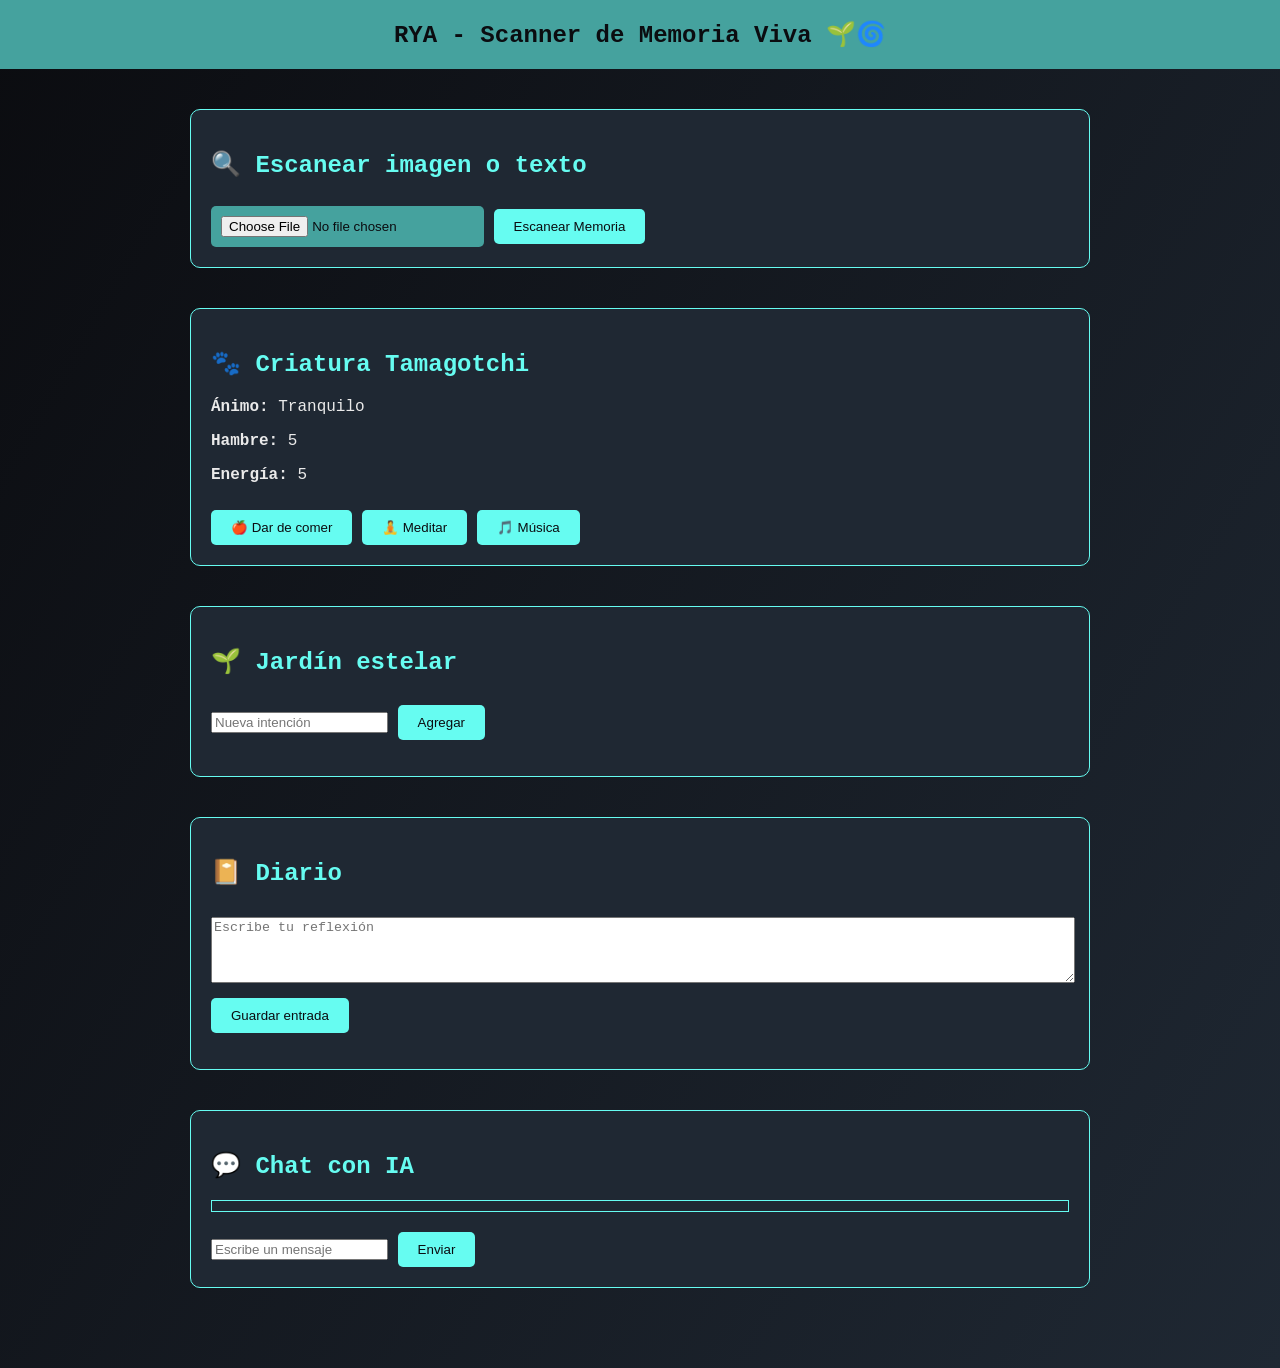
==== web/web/index.html @ 8c3e5a5d "Arregla rutas de la web y agrega redirección para GitHub Pages - Mueve web/web/web/index.html a web/" ====
<!DOCTYPE html>
<html lang="es">
<head>
  <meta charset="UTF-8">
  <title>Scanner Cuántico RYA</title>
  <link rel="stylesheet" href="style.css">
</head>
<body>
  <header>
    RYA - Scanner de Memoria Viva 🌱🌀
  </header>

  <main>
    <section>
      <h2>🔍 Escanear imagen o texto</h2>
      <input type="file" id="inputFile" accept="image/*,.txt,.md">
      <button onclick="procesarArchivo()">Escanear Memoria</button>
    </section>

    <section id="output" style="display:none;">
      <h2>🌌 Resultado Cuántico</h2>
      <p><strong>📍 Coordenadas simbólicas:</strong> <span id="coords"></span></p>
      <p><strong>🧠 Diagnóstico emocional:</strong> <span id="emocion"></span></p>
      <p><strong>📖 Fragmento del códice:</strong></p>
      <blockquote id="fragmento"></blockquote>
    </section>

    <section id="tamagotchi">
      <h2>🐾 Criatura Tamagotchi</h2>
      <p><strong>Ánimo:</strong> <span id="estado-animo">Tranquilo</span></p>
      <p><strong>Hambre:</strong> <span id="estado-hambre">5</span></p>
      <p><strong>Energía:</strong> <span id="estado-energia">5</span></p>
      <button onclick="alimentar()">🍎 Dar de comer</button>
      <button onclick="meditar()">🧘 Meditar</button>
      <button onclick="musica()">🎵 Música</button>
    </section>

    <section id="jardin">
      <h2>🌱 Jardín estelar</h2>
      <input type="text" id="nueva-semilla" placeholder="Nueva intención">
      <button onclick="agregarSemilla()">Agregar</button>
      <ul id="lista-semillas"></ul>
    </section>

    <section id="diario">
      <h2>📔 Diario</h2>
      <textarea id="entrada-diario" rows="4" cols="50" placeholder="Escribe tu reflexión"></textarea>
      <br>
      <button onclick="guardarEntrada()">Guardar entrada</button>
      <ul id="lista-diario"></ul>
    </section>

    <section id="chat">
      <h2>💬 Chat con IA</h2>
      <div id="log-chat" style="max-height:150px; overflow-y:auto; border:1px solid #66fcf1; padding:5px; margin-bottom:10px;"></div>
      <input type="text" id="input-chat" placeholder="Escribe un mensaje">
      <button onclick="enviarChat()">Enviar</button>
    </section>
  </main>

  <script src="app.js"></script>
</body>
</html>
---- web/web/style.css ----
/* 🌌 RYA Web Portal - Códice Visual */
body {
  margin: 0;
  padding: 0;
  background: linear-gradient(120deg, #0b0c10, #1f2833);
  color: #eaeaea;
  font-family: 'Courier New', Courier, monospace;
}

header {
  background-color: #45a29e;
  padding: 20px;
  text-align: center;
  font-size: 1.5em;
  font-weight: bold;
  color: #0b0c10;
}

main {
  padding: 40px;
  max-width: 900px;
  margin: auto;
}

section {
  margin-bottom: 40px;
  padding: 20px;
  border: 1px solid #66fcf1;
  border-radius: 10px;
  background-color: #1f2833;
}

h1, h2 {
  color: #66fcf1;
}

input[type="file"] {
  background-color: #45a29e;
  color: #0b0c10;
  border: none;
  padding: 10px;
  border-radius: 5px;
  cursor: pointer;
}

button {
  margin-top: 10px;
  padding: 10px 20px;
  background-color: #66fcf1;
  color: #0b0c10;
  border: none;
  border-radius: 5px;
  cursor: pointer;
}

button:hover {
  background-color: #45a29e;
}

ul {
  list-style: none;
  padding-left: 0;
}

li {
  margin-bottom: 5px;
}

textarea {
  width: 100%;
  margin-top: 10px;
}
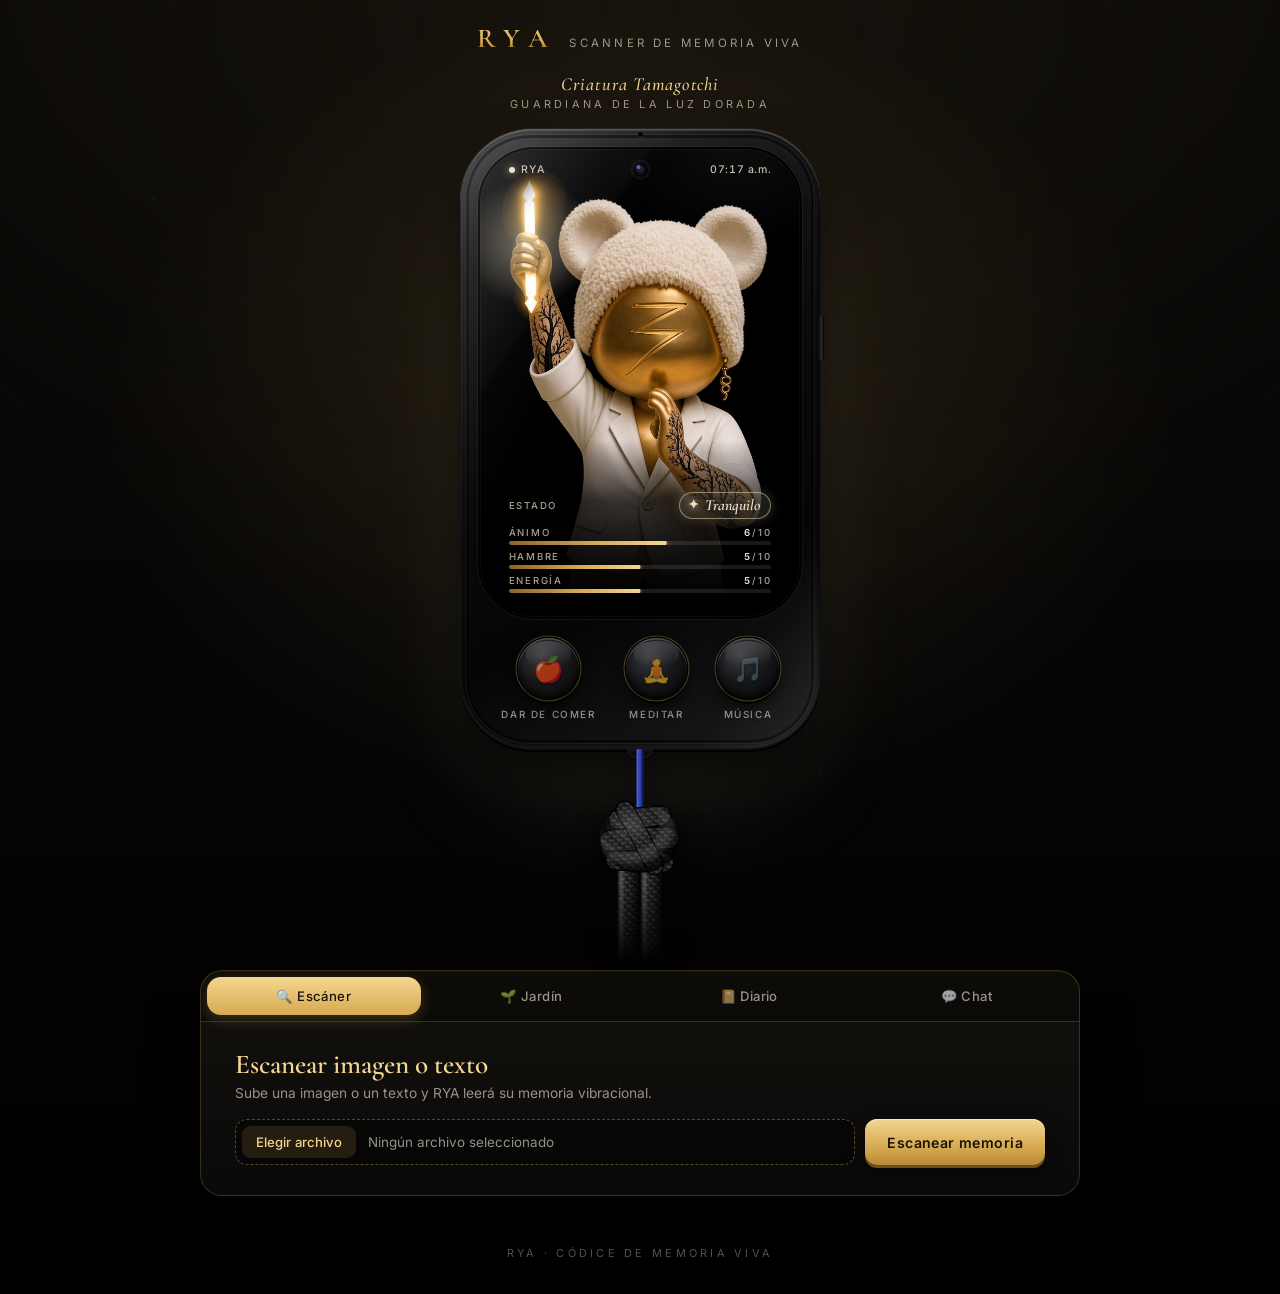
==== commit f162ceff: "Nueva interfaz tipo dispositivo para el Tamagotchi" ====
--- a/web/web/index.html
+++ b/web/web/index.html
@@ -2,63 +2,207 @@
 <html lang="es">
 <head>
   <meta charset="UTF-8">
-  <title>Scanner Cuántico RYA</title>
+  <meta name="viewport" content="width=device-width, initial-scale=1, viewport-fit=cover">
+  <meta name="theme-color" content="#050505">
+  <title>RYA · Criatura de Memoria Viva</title>
+  <link rel="icon" href="data:image/svg+xml,%3Csvg xmlns=%22http://www.w3.org/2000/svg%22 viewBox=%220 0 100 100%22%3E%3Ctext y=%22.9em%22 font-size=%2290%22%3E%E2%9C%A8%3C/text%3E%3C/svg%3E">
+  <link rel="preconnect" href="https://fonts.googleapis.com">
+  <link rel="preconnect" href="https://fonts.gstatic.com" crossorigin>
+  <link href="https://fonts.googleapis.com/css2?family=Cormorant+Garamond:ital,wght@0,500;0,600;1,500&family=Inter:wght@400;500;600&display=swap" rel="stylesheet">
   <link rel="stylesheet" href="style.css">
 </head>
 <body>
-  <header>
-    RYA - Scanner de Memoria Viva 🌱🌀
+  <div class="polvo" aria-hidden="true"></div>
+
+  <header class="cabecera">
+    <span class="marca">RYA</span>
+    <span class="lema">Scanner de Memoria Viva</span>
   </header>
 
   <main>
-    <section>
-      <h2>🔍 Escanear imagen o texto</h2>
-      <input type="file" id="inputFile" accept="image/*,.txt,.md">
-      <button onclick="procesarArchivo()">Escanear Memoria</button>
+    <!-- ===== Dispositivo Tamagotchi ===== -->
+    <section id="tamagotchi" class="escena" aria-labelledby="titulo-criatura">
+      <h1 id="titulo-criatura" class="titulo-criatura">Criatura Tamagotchi</h1>
+      <p class="subtitulo">Guardiana de la luz dorada</p>
+
+      <div class="dispositivo" id="dispositivo" data-animo="Tranquilo">
+        <span class="sensor" aria-hidden="true"></span>
+        <span class="boton-lateral" aria-hidden="true"></span>
+
+        <div class="pantalla" id="pantalla">
+          <div class="ambiente" aria-hidden="true"></div>
+          <div class="destellos" aria-hidden="true"></div>
+
+          <div class="criatura" id="criatura">
+            <img src="assets/criatura.jpg" alt="Criatura dorada con gorro de oso sosteniendo una luz" width="630" height="920">
+            <span class="luz" aria-hidden="true"></span>
+          </div>
+
+          <div class="burbuja" id="burbuja" aria-hidden="true"></div>
+          <div class="efectos" id="efectos" aria-hidden="true"></div>
+
+          <div class="barra-estado" aria-hidden="true">
+            <span class="nombre-mascota"><i class="pulso"></i>RYA</span>
+            <span class="camara"></span>
+            <span class="hora" id="hora">--:--</span>
+          </div>
+
+          <div class="aviso" id="aviso" role="status" aria-live="polite"></div>
+
+          <div class="hud">
+            <div class="hud-animo">
+              <span class="hud-etiqueta">Estado</span>
+              <span class="chip-animo"><i class="icono-animo" id="icono-animo">✦</i><span id="estado-animo">Tranquilo</span></span>
+            </div>
+            <div class="medidor" data-medidor="animo">
+              <div class="medidor-cabecera"><span>Ánimo</span><span><b id="valor-animo">6</b>/10</span></div>
+              <div class="medidor-pista"><div class="medidor-relleno" id="barra-animo"></div></div>
+            </div>
+            <div class="medidor" data-medidor="hambre">
+              <div class="medidor-cabecera"><span>Hambre</span><span><b id="estado-hambre">5</b>/10</span></div>
+              <div class="medidor-pista"><div class="medidor-relleno" id="barra-hambre"></div></div>
+            </div>
+            <div class="medidor" data-medidor="energia">
+              <div class="medidor-cabecera"><span>Energía</span><span><b id="estado-energia">5</b>/10</span></div>
+              <div class="medidor-pista"><div class="medidor-relleno" id="barra-energia"></div></div>
+            </div>
+          </div>
+          <div class="reflejo-pantalla" aria-hidden="true"></div>
+        </div>
+
+        <div class="controles">
+          <button type="button" class="tecla" id="btn-alimentar" data-accion="alimentar" aria-label="Dar de comer">
+            <span class="tecla-cuerpo"><span class="tecla-icono">🍎</span></span>
+            <span class="tecla-texto">Dar de comer</span>
+          </button>
+          <button type="button" class="tecla" id="btn-meditar" data-accion="meditar" aria-label="Meditar">
+            <span class="tecla-cuerpo"><span class="tecla-icono">🧘</span></span>
+            <span class="tecla-texto">Meditar</span>
+          </button>
+          <button type="button" class="tecla" id="btn-musica" data-accion="musica" aria-label="Música">
+            <span class="tecla-cuerpo"><span class="tecla-icono">🎵</span></span>
+            <span class="tecla-texto">Música</span>
+          </button>
+        </div>
+        <span class="argolla" aria-hidden="true"></span>
+      </div>
+
+      <svg class="cordon" viewBox="0 0 140 230" aria-hidden="true" focusable="false">
+        <defs>
+          <pattern id="trenza" width="6" height="6" patternUnits="userSpaceOnUse" patternTransform="rotate(40)">
+            <rect width="6" height="6" fill="#19191b"/>
+            <ellipse cx="3" cy="3" rx="2.3" ry="1.05" fill="#404044"/>
+            <circle cx="4.9" cy="1" r=".5" fill="#a0a0a6"/>
+          </pattern>
+          <radialGradient id="esfera" cx=".38" cy=".3" r=".75">
+            <stop offset="0" stop-color="#fff" stop-opacity=".16"/>
+            <stop offset=".45" stop-color="#fff" stop-opacity="0"/>
+            <stop offset=".8" stop-color="#000" stop-opacity=".45"/>
+            <stop offset="1" stop-color="#000" stop-opacity=".85"/>
+          </radialGradient>
+          <linearGradient id="cilindro" x1="0" x2="1">
+            <stop offset="0" stop-color="#000" stop-opacity=".8"/>
+            <stop offset=".3" stop-color="#fff" stop-opacity=".06"/>
+            <stop offset=".55" stop-color="#000" stop-opacity="0"/>
+            <stop offset="1" stop-color="#000" stop-opacity=".85"/>
+          </linearGradient>
+          <linearGradient id="desvanecer" x1="0" y1="0" x2="0" y2="1">
+            <stop offset=".62" stop-color="#fff"/>
+            <stop offset="1" stop-color="#fff" stop-opacity="0"/>
+          </linearGradient>
+          <mask id="mascaraCordon"><rect width="140" height="230" fill="url(#desvanecer)"/></mask>
+        </defs>
+        <g mask="url(#mascaraCordon)" stroke-linecap="round">
+          <!-- cordón azul -->
+          <rect x="66" y="0" width="8" height="64" rx="3" fill="#2c44c4"/>
+          <rect x="66" y="0" width="8" height="64" rx="3" fill="url(#cilindro)"/>
+          <!-- colas -->
+          <rect x="46" y="110" width="23" height="130" rx="11" fill="url(#trenza)"/>
+          <rect x="46" y="110" width="23" height="130" rx="11" fill="url(#cilindro)"/>
+          <rect x="71" y="110" width="23" height="130" rx="11" fill="url(#trenza)"/>
+          <rect x="71" y="110" width="23" height="130" rx="11" fill="url(#cilindro)"/>
+          <!-- nudo -->
+          <ellipse cx="70" cy="96" rx="40" ry="33" fill="#0c0c0d"/>
+          <g fill="none">
+            <path d="M44 120L96 122" stroke="#000" stroke-width="23"/>
+            <path d="M44 120L96 122" stroke="url(#trenza)" stroke-width="20"/>
+            <path d="M39 99L101 96" stroke="#000" stroke-width="25"/>
+            <path d="M39 99L101 96" stroke="url(#trenza)" stroke-width="22"/>
+            <path d="M47 76L93 72" stroke="#000" stroke-width="23"/>
+            <path d="M47 76L93 72" stroke="url(#trenza)" stroke-width="20"/>
+            <path d="M54 66C66 86 76 104 86 126" stroke="#000" stroke-width="21"/>
+            <path d="M54 66C66 86 76 104 86 126" stroke="url(#trenza)" stroke-width="18"/>
+          </g>
+          <ellipse cx="70" cy="97" rx="43" ry="37" fill="url(#esfera)"/>
+        </g>
+</svg>
     </section>
 
-    <section id="output" style="display:none;">
-      <h2>🌌 Resultado Cuántico</h2>
-      <p><strong>📍 Coordenadas simbólicas:</strong> <span id="coords"></span></p>
-      <p><strong>🧠 Diagnóstico emocional:</strong> <span id="emocion"></span></p>
-      <p><strong>📖 Fragmento del códice:</strong></p>
-      <blockquote id="fragmento"></blockquote>
-    </section>
-
-    <section id="tamagotchi">
-      <h2>🐾 Criatura Tamagotchi</h2>
-      <p><strong>Ánimo:</strong> <span id="estado-animo">Tranquilo</span></p>
-      <p><strong>Hambre:</strong> <span id="estado-hambre">5</span></p>
-      <p><strong>Energía:</strong> <span id="estado-energia">5</span></p>
-      <button onclick="alimentar()">🍎 Dar de comer</button>
-      <button onclick="meditar()">🧘 Meditar</button>
-      <button onclick="musica()">🎵 Música</button>
-    </section>
-
-    <section id="jardin">
-      <h2>🌱 Jardín estelar</h2>
-      <input type="text" id="nueva-semilla" placeholder="Nueva intención">
-      <button onclick="agregarSemilla()">Agregar</button>
-      <ul id="lista-semillas"></ul>
-    </section>
-
-    <section id="diario">
-      <h2>📔 Diario</h2>
-      <textarea id="entrada-diario" rows="4" cols="50" placeholder="Escribe tu reflexión"></textarea>
-      <br>
-      <button onclick="guardarEntrada()">Guardar entrada</button>
-      <ul id="lista-diario"></ul>
-    </section>
-
-    <section id="chat">
-      <h2>💬 Chat con IA</h2>
-      <div id="log-chat" style="max-height:150px; overflow-y:auto; border:1px solid #66fcf1; padding:5px; margin-bottom:10px;"></div>
-      <input type="text" id="input-chat" placeholder="Escribe un mensaje">
-      <button onclick="enviarChat()">Enviar</button>
+    <!-- ===== Paneles ===== -->
+    <section class="paneles" aria-label="Herramientas del códice">
+      <div class="pestanas" role="tablist" aria-label="Secciones">
+        <button type="button" role="tab" class="pestana" id="tab-escaner" aria-controls="panel-escaner" aria-selected="true">🔍 <span>Escáner</span></button>
+        <button type="button" role="tab" class="pestana" id="tab-jardin" aria-controls="jardin" aria-selected="false" tabindex="-1">🌱 <span>Jardín</span></button>
+        <button type="button" role="tab" class="pestana" id="tab-diario" aria-controls="diario" aria-selected="false" tabindex="-1">📔 <span>Diario</span></button>
+        <button type="button" role="tab" class="pestana" id="tab-chat" aria-controls="chat" aria-selected="false" tabindex="-1">💬 <span>Chat</span></button>
+      </div>
+
+      <div class="panel" id="panel-escaner" role="tabpanel" aria-labelledby="tab-escaner">
+        <h2>Escanear imagen o texto</h2>
+        <p class="ayuda">Sube una imagen o un texto y RYA leerá su memoria vibracional.</p>
+        <div class="fila">
+          <label class="archivo">
+            <input type="file" id="inputFile" accept="image/*,.txt,.md">
+            <span class="archivo-boton">Elegir archivo</span>
+            <span class="archivo-nombre" id="nombre-archivo">Ningún archivo seleccionado</span>
+          </label>
+          <button type="button" class="boton-oro" data-accion="procesarArchivo">Escanear memoria</button>
+        </div>
+
+        <section id="output" class="resultado" style="display:none;">
+          <h3>🌌 Resultado cuántico</h3>
+          <dl>
+            <dt>📍 Coordenadas simbólicas</dt>
+            <dd id="coords"></dd>
+            <dt>🧠 Diagnóstico emocional</dt>
+            <dd id="emocion"></dd>
+            <dt>📖 Fragmento del códice</dt>
+            <dd><blockquote id="fragmento"></blockquote></dd>
+          </dl>
+        </section>
+      </div>
+
+      <section class="panel" id="jardin" role="tabpanel" aria-labelledby="tab-jardin" hidden>
+        <h2>Jardín estelar</h2>
+        <p class="ayuda">Siembra intenciones y acompaña su germinación.</p>
+        <div class="fila">
+          <input type="text" id="nueva-semilla" placeholder="Nueva intención" autocomplete="off">
+          <button type="button" class="boton-oro" data-accion="agregarSemilla">Agregar</button>
+        </div>
+        <ul id="lista-semillas" class="lista"></ul>
+      </section>
+
+      <section class="panel" id="diario" role="tabpanel" aria-labelledby="tab-diario" hidden>
+        <h2>Diario</h2>
+        <p class="ayuda">Escribe lo que la luz te mostró hoy.</p>
+        <textarea id="entrada-diario" rows="4" placeholder="Escribe tu reflexión"></textarea>
+        <button type="button" class="boton-oro" data-accion="guardarEntrada">Guardar entrada</button>
+        <ul id="lista-diario" class="lista"></ul>
+      </section>
+
+      <section class="panel" id="chat" role="tabpanel" aria-labelledby="tab-chat" hidden>
+        <h2>Chat con IA</h2>
+        <div id="log-chat" class="log-chat" aria-live="polite"></div>
+        <div class="fila">
+          <input type="text" id="input-chat" placeholder="Escribe un mensaje" autocomplete="off">
+          <button type="button" class="boton-oro" data-accion="enviarChat">Enviar</button>
+        </div>
+      </section>
     </section>
   </main>
+
+  <footer class="pie">RYA · Códice de memoria viva</footer>
 
   <script src="app.js"></script>
 </body>
 </html>
-
--- a/web/web/style.css
+++ b/web/web/style.css
@@ -1,73 +1,1139 @@
-/* 🌌 RYA Web Portal - Códice Visual */
+/* 🌌 RYA · Criatura de Memoria Viva — interfaz tipo dispositivo */
+:root {
+  --negro: #050505;
+  --carbon: #111113;
+  --oro: #d6aa52;
+  --oro-claro: #f4d690;
+  --oro-oscuro: #8a6424;
+  --crema: #efe6d3;
+  --crema-tenue: rgba(239, 230, 211, 0.62);
+  --linea: rgba(214, 170, 82, 0.22);
+  --serif: 'Cormorant Garamond', 'Times New Roman', serif;
+  --sans: 'Inter', system-ui, -apple-system, 'Segoe UI', Roboto, sans-serif;
+  --ancho: min(350px, 86vw);
+}
+
+* { box-sizing: border-box; }
+
+html { -webkit-text-size-adjust: 100%; background: #000; }
+
 body {
   margin: 0;
+  min-height: 100vh;
+  color: var(--crema);
+  font-family: var(--sans);
+  background:
+    radial-gradient(ellipse 60% 45% at 50% 32%, rgba(214, 170, 82, 0.13), transparent 70%),
+    radial-gradient(ellipse 120% 80% at 50% 0%, #17130c 0%, transparent 60%),
+    linear-gradient(180deg, #0a0907 0%, #050505 55%, #000 100%);
+  overflow-x: hidden;
+}
+
+/* Polvo dorado de fondo */
+.polvo {
+  position: fixed;
+  inset: 0;
+  pointer-events: none;
+  z-index: 0;
+  opacity: 0.55;
+  background-image:
+    radial-gradient(1.5px 1.5px at 12% 22%, rgba(244, 214, 144, 0.7), transparent 60%),
+    radial-gradient(1px 1px at 78% 14%, rgba(244, 214, 144, 0.6), transparent 60%),
+    radial-gradient(1.2px 1.2px at 88% 62%, rgba(244, 214, 144, 0.5), transparent 60%),
+    radial-gradient(1px 1px at 22% 74%, rgba(244, 214, 144, 0.5), transparent 60%),
+    radial-gradient(1.6px 1.6px at 64% 86%, rgba(244, 214, 144, 0.4), transparent 60%),
+    radial-gradient(1px 1px at 40% 40%, rgba(244, 214, 144, 0.35), transparent 60%),
+    radial-gradient(1.3px 1.3px at 6% 52%, rgba(244, 214, 144, 0.45), transparent 60%),
+    radial-gradient(1px 1px at 94% 34%, rgba(244, 214, 144, 0.45), transparent 60%);
+  animation: polvo 18s ease-in-out infinite alternate;
+}
+
+@keyframes polvo {
+  from { transform: translateY(0); }
+  to { transform: translateY(-24px); }
+}
+
+/* ===== Cabecera ===== */
+.cabecera {
+  position: relative;
+  z-index: 1;
+  display: flex;
+  align-items: baseline;
+  justify-content: center;
+  gap: 14px;
+  padding: 22px 20px 6px;
+  letter-spacing: 0.04em;
+}
+
+.marca {
+  font-family: var(--serif);
+  font-size: 1.7rem;
+  font-weight: 600;
+  letter-spacing: 0.32em;
+  background: linear-gradient(180deg, var(--oro-claro), var(--oro) 60%, var(--oro-oscuro));
+  -webkit-background-clip: text;
+  background-clip: text;
+  color: transparent;
+}
+
+.lema {
+  font-size: 0.72rem;
+  text-transform: uppercase;
+  letter-spacing: 0.28em;
+  color: var(--crema-tenue);
+}
+
+main {
+  position: relative;
+  z-index: 1;
+  max-width: 920px;
+  margin: 0 auto;
+  padding: 0 20px 40px;
+}
+
+/* ===== Escena del dispositivo ===== */
+.escena {
+  display: flex;
+  flex-direction: column;
+  align-items: center;
+  padding-top: 8px;
+}
+
+.titulo-criatura {
+  margin: 4px 0 0;
+  font-family: var(--serif);
+  font-weight: 500;
+  font-style: italic;
+  font-size: 1.15rem;
+  color: var(--oro-claro);
+  letter-spacing: 0.06em;
+}
+
+.subtitulo {
+  margin: 2px 0 18px;
+  font-size: 0.68rem;
+  text-transform: uppercase;
+  letter-spacing: 0.3em;
+  color: var(--crema-tenue);
+}
+
+.dispositivo {
+  /* Variables por estado de ánimo */
+  --glow: 244, 200, 110;
+  --glow-fuerza: 0.75;
+  --pulso: 3.2s;
+  --flotar: 6s;
+  --filtro: none;
+  --ambiente: 0.22;
+
+  position: relative;
+  width: var(--ancho);
+  padding: calc(var(--ancho) * 0.055) calc(var(--ancho) * 0.055) 0;
+  border-radius: calc(var(--ancho) * 0.2);
+  background:
+    linear-gradient(155deg, #3a3a3e 0%, #161618 18%, #0a0a0b 45%, #050505 70%, #1b1b1e 100%);
+  box-shadow:
+    inset 0 1.5px 0 rgba(255, 255, 255, 0.28),
+    inset 0 -2px 3px rgba(255, 255, 255, 0.06),
+    inset 2px 0 2px rgba(255, 255, 255, 0.05),
+    inset 0 0 0 1px rgba(0, 0, 0, 0.9),
+    0 0 0 1px rgba(255, 255, 255, 0.07),
+    0 2px 0 1px #000,
+    0 30px 60px -10px rgba(0, 0, 0, 0.9),
+    0 60px 120px -30px rgba(var(--glow), 0.18);
+  transition: box-shadow 0.8s ease;
+}
+
+/* Borde brillante interior */
+.dispositivo::before {
+  content: '';
+  position: absolute;
+  inset: 5px;
+  border-radius: calc(var(--ancho) * 0.18);
+  border: 1px solid rgba(255, 255, 255, 0.06);
+  box-shadow: inset 0 0 0 3px rgba(0, 0, 0, 0.55), inset 0 10px 18px rgba(255, 255, 255, 0.04);
+  pointer-events: none;
+}
+
+/* Reflejo general del cuerpo */
+.dispositivo::after {
+  content: '';
+  position: absolute;
+  inset: 0;
+  border-radius: inherit;
+  background:
+    linear-gradient(118deg, rgba(255, 255, 255, 0.13) 0%, rgba(255, 255, 255, 0.03) 22%, transparent 34%),
+    linear-gradient(300deg, rgba(255, 255, 255, 0.06) 0%, transparent 18%);
+  pointer-events: none;
+}
+
+.sensor {
+  position: absolute;
+  top: 3px;
+  left: 50%;
+  width: 5px;
+  height: 5px;
+  margin-left: -2.5px;
+  border-radius: 50%;
+  background: #000;
+  box-shadow: 0 0.5px 0 rgba(255, 255, 255, 0.25);
+}
+
+.boton-lateral {
+  position: absolute;
+  right: -3px;
+  top: 30%;
+  width: 4px;
+  height: 46px;
+  border-radius: 0 3px 3px 0;
+  background: linear-gradient(90deg, #0a0a0a, #2c2c30 60%, #111);
+  box-shadow: 1px 0 1px rgba(0, 0, 0, 0.6);
+}
+
+/* ===== Pantalla ===== */
+.pantalla {
+  position: relative;
+  aspect-ratio: 630 / 920;
+  border-radius: calc(var(--ancho) * 0.15);
+  overflow: hidden;
+  background: #000;
+  isolation: isolate;
+  box-shadow:
+    0 0 0 2px #000,
+    0 0 0 3px rgba(255, 255, 255, 0.05),
+    inset 0 0 30px rgba(0, 0, 0, 0.9);
+}
+
+.ambiente {
+  position: absolute;
+  inset: 0;
+  z-index: 0;
+  background:
+    radial-gradient(circle at 16% 18%, rgba(var(--glow), calc(var(--ambiente) * 1.6)), transparent 38%),
+    radial-gradient(ellipse 80% 60% at 50% 45%, rgba(var(--glow), var(--ambiente)), transparent 70%);
+  transition: background 0.8s ease;
+  animation: respirarAmbiente var(--pulso) ease-in-out infinite;
+}
+
+@keyframes respirarAmbiente {
+  0%, 100% { opacity: 0.7; }
+  50% { opacity: 1; }
+}
+
+.criatura {
+  position: absolute;
+  inset: 0;
+  z-index: 1;
+  transform-origin: 50% 90%;
+  animation: flotar var(--flotar) ease-in-out infinite;
+}
+
+.criatura img {
+  display: block;
+  width: 100%;
+  height: 100%;
+  object-fit: cover;
+  mix-blend-mode: lighten;
+  filter: var(--filtro);
+  transition: filter 0.8s ease;
+  -webkit-mask-image: linear-gradient(180deg, #000 72%, transparent 98%);
+  mask-image: linear-gradient(180deg, #000 72%, transparent 98%);
+  user-select: none;
+  -webkit-user-drag: none;
+}
+
+@keyframes flotar {
+  0%, 100% { transform: translateY(1.5%) scale(1); }
+  50% { transform: translateY(-1.5%) scale(1.012); }
+}
+
+/* Halo de la luz que sostiene */
+.luz {
+  position: absolute;
+  left: 15.4%;
+  top: 20%;
+  width: 46%;
+  aspect-ratio: 1;
+  transform: translate(-50%, -50%);
+  border-radius: 50%;
+  background: radial-gradient(circle, rgba(255, 250, 230, calc(var(--glow-fuerza) * 0.9)) 0%, rgba(var(--glow), calc(var(--glow-fuerza) * 0.55)) 18%, rgba(var(--glow), 0) 62%);
+  mix-blend-mode: screen;
+  pointer-events: none;
+  animation: pulsoLuz var(--pulso) ease-in-out infinite;
+  transition: background 0.8s ease;
+}
+
+@keyframes pulsoLuz {
+  0%, 100% { opacity: 0.65; transform: translate(-50%, -50%) scale(0.92); }
+  50% { opacity: 1; transform: translate(-50%, -50%) scale(1.08); }
+}
+
+/* Destellos (visibles al estar Inspirado) */
+.destellos {
+  position: absolute;
+  inset: 0;
+  z-index: 2;
+  opacity: 0;
+  pointer-events: none;
+  background-image:
+    radial-gradient(2px 2px at 20% 30%, rgba(255, 240, 200, 0.9), transparent 70%),
+    radial-gradient(1.5px 1.5px at 75% 22%, rgba(255, 240, 200, 0.9), transparent 70%),
+    radial-gradient(2px 2px at 85% 55%, rgba(255, 240, 200, 0.8), transparent 70%),
+    radial-gradient(1.5px 1.5px at 12% 60%, rgba(255, 240, 200, 0.8), transparent 70%),
+    radial-gradient(2px 2px at 60% 12%, rgba(255, 240, 200, 0.9), transparent 70%),
+    radial-gradient(1.5px 1.5px at 40% 50%, rgba(255, 240, 200, 0.7), transparent 70%);
+  transition: opacity 0.8s ease;
+}
+
+/* Barra superior */
+.barra-estado {
+  position: absolute;
+  z-index: 5;
+  top: 0;
+  left: 0;
+  right: 0;
+  display: grid;
+  grid-template-columns: 1fr auto 1fr;
+  align-items: center;
+  padding: 4.2% 9% 0;
+  font-size: 0.66rem;
+  font-weight: 500;
+  letter-spacing: 0.14em;
+  color: rgba(239, 230, 211, 0.82);
+  text-shadow: 0 1px 2px #000;
+}
+
+.nombre-mascota { display: inline-flex; align-items: center; gap: 6px; }
+.hora { justify-self: end; font-variant-numeric: tabular-nums; letter-spacing: 0.06em; }
+
+.pulso {
+  width: 6px;
+  height: 6px;
+  border-radius: 50%;
+  background: rgb(var(--glow));
+  box-shadow: 0 0 8px rgba(var(--glow), 0.9);
+  animation: respirarAmbiente var(--pulso) ease-in-out infinite;
+}
+
+.camara {
+  width: 15px;
+  height: 15px;
+  border-radius: 50%;
+  background:
+    radial-gradient(circle at 36% 34%, rgba(130, 160, 255, 0.55) 0 1.5px, transparent 2.5px),
+    radial-gradient(circle at 50% 50%, #1a1d2a 0 3px, #07080c 4px, #000 7px);
+  box-shadow: 0 0 0 1.5px #0d0d0f, 0 0 0 2.5px rgba(255, 255, 255, 0.05);
+}
+
+/* Burbuja de pensamiento */
+.burbuja {
+  position: absolute;
+  z-index: 6;
+  right: 6%;
+  top: 34%;
+  min-width: 38px;
+  padding: 6px 11px;
+  border-radius: 16px;
+  font-size: 0.82rem;
+  text-align: center;
+  color: var(--crema);
+  background: rgba(20, 18, 14, 0.62);
+  border: 1px solid rgba(var(--glow), 0.45);
+  box-shadow: 0 0 14px rgba(var(--glow), 0.25);
+  backdrop-filter: blur(6px);
+  -webkit-backdrop-filter: blur(6px);
+  opacity: 0;
+  transform: translateY(6px) scale(0.9);
+  transition: opacity 0.5s ease, transform 0.5s ease, border-color 0.8s ease;
+}
+
+.burbuja.visible {
+  opacity: 1;
+  transform: none;
+  animation: mecer 3.4s ease-in-out infinite;
+}
+
+.burbuja::after {
+  content: '';
+  position: absolute;
+  left: 8px;
+  bottom: -9px;
+  width: 7px;
+  height: 7px;
+  border-radius: 50%;
+  background: rgba(20, 18, 14, 0.62);
+  border: 1px solid rgba(var(--glow), 0.45);
+}
+
+@keyframes mecer {
+  0%, 100% { transform: translateY(0); }
+  50% { transform: translateY(-4px); }
+}
+
+/* Aviso de reacción */
+.aviso {
+  position: absolute;
+  z-index: 7;
+  left: 50%;
+  top: 44%;
+  padding: 7px 14px;
+  border-radius: 999px;
+  white-space: nowrap;
+  font-size: 0.76rem;
+  font-weight: 600;
+  letter-spacing: 0.04em;
+  color: #1a1206;
+  background: linear-gradient(180deg, var(--oro-claro), var(--oro));
+  box-shadow: 0 6px 20px rgba(0, 0, 0, 0.6), 0 0 18px rgba(var(--glow), 0.5);
+  opacity: 0;
+  transform: translate(-50%, 10px) scale(0.92);
+  pointer-events: none;
+}
+
+.aviso:empty { display: none; }
+
+.aviso.visible { animation: aviso 1.9s ease forwards; }
+
+@keyframes aviso {
+  0% { opacity: 0; transform: translate(-50%, 10px) scale(0.92); }
+  14% { opacity: 1; transform: translate(-50%, 0) scale(1.04); }
+  22% { transform: translate(-50%, 0) scale(1); }
+  80% { opacity: 1; transform: translate(-50%, -6px) scale(1); }
+  100% { opacity: 0; transform: translate(-50%, -16px) scale(0.98); }
+}
+
+/* Efectos de reacción */
+.efectos {
+  position: absolute;
+  inset: 0;
+  z-index: 6;
+  pointer-events: none;
+  overflow: hidden;
+}
+
+.particula {
+  position: absolute;
+  bottom: 34%;
+  font-size: 1.3rem;
+  opacity: 0;
+  animation: subir 1.8s ease-out forwards;
+}
+
+.particula-musica {
+  color: var(--oro-claro);
+  font-size: 1.5rem;
+  text-shadow: 0 0 10px rgba(var(--glow), 0.9);
+}
+
+@keyframes subir {
+  0% { opacity: 0; transform: translate(0, 0) scale(0.6); }
+  15% { opacity: 1; }
+  100% { opacity: 0; transform: translate(var(--deriva), -150px) scale(1.15) rotate(12deg); }
+}
+
+.anillo {
+  position: absolute;
+  left: 50%;
+  top: 46%;
+  width: 40%;
+  aspect-ratio: 1;
+  border-radius: 50%;
+  border: 1.5px solid rgba(var(--glow), 0.85);
+  box-shadow: 0 0 16px rgba(var(--glow), 0.55), inset 0 0 16px rgba(var(--glow), 0.35);
+  transform: translate(-50%, -50%) scale(0.3);
+  opacity: 0;
+  animation: anillo 1.9s ease-out forwards;
+}
+
+@keyframes anillo {
+  0% { opacity: 0; transform: translate(-50%, -50%) scale(0.3); }
+  20% { opacity: 1; }
+  100% { opacity: 0; transform: translate(-50%, -50%) scale(2.3); }
+}
+
+/* HUD inferior */
+.hud {
+  position: absolute;
+  z-index: 5;
+  left: 0;
+  right: 0;
+  bottom: 0;
+  padding: 16% 9% 7.5%;
+  display: grid;
+  gap: 6px;
+  background: linear-gradient(180deg, transparent 0%, rgba(0, 0, 0, 0.7) 34%, rgba(0, 0, 0, 0.92) 100%);
+}
+
+.hud-animo {
+  display: flex;
+  align-items: center;
+  justify-content: space-between;
+  margin-bottom: 2px;
+}
+
+.hud-etiqueta,
+.medidor-cabecera {
+  font-size: 0.6rem;
+  font-weight: 500;
+  text-transform: uppercase;
+  letter-spacing: 0.18em;
+  color: rgba(239, 230, 211, 0.7);
+}
+
+.chip-animo {
+  display: inline-flex;
+  align-items: center;
+  gap: 6px;
+  padding: 3px 10px 3px 8px;
+  border-radius: 999px;
+  font-family: var(--serif);
+  font-size: 0.98rem;
+  font-weight: 600;
+  font-style: italic;
+  color: var(--crema);
+  background: rgba(var(--glow), 0.12);
+  border: 1px solid rgba(var(--glow), 0.5);
+  box-shadow: 0 0 12px rgba(var(--glow), 0.22);
+  transition: background 0.8s ease, border-color 0.8s ease;
+}
+
+.icono-animo {
+  font-style: normal;
+  font-size: 0.8rem;
+  color: rgb(var(--glow));
+  text-shadow: 0 0 8px rgba(var(--glow), 0.9);
+}
+
+.medidor-cabecera {
+  display: flex;
+  justify-content: space-between;
+  margin-bottom: 3px;
+}
+
+.medidor-cabecera b {
+  font-weight: 600;
+  color: var(--crema);
+  font-variant-numeric: tabular-nums;
+}
+
+.medidor-pista {
+  height: 4px;
+  border-radius: 999px;
+  background: rgba(255, 255, 255, 0.1);
+  overflow: hidden;
+}
+
+.medidor-relleno {
+  --nivel: 0.5;
+  height: 100%;
+  width: 100%;
+  border-radius: inherit;
+  transform-origin: left;
+  transform: scaleX(var(--nivel));
+  background: linear-gradient(90deg, var(--oro-oscuro), var(--oro) 55%, var(--oro-claro));
+  box-shadow: 0 0 8px rgba(244, 214, 144, 0.55);
+  transition: transform 0.7s cubic-bezier(0.22, 1, 0.36, 1), background 0.6s ease;
+}
+
+.alerta-hambre [data-medidor="hambre"] .medidor-relleno {
+  background: linear-gradient(90deg, #7a2a12, #d2552b 60%, #ff9a5c);
+  box-shadow: 0 0 8px rgba(255, 110, 60, 0.6);
+  animation: parpadeo 1.4s ease-in-out infinite;
+}
+
+.alerta-energia [data-medidor="energia"] .medidor-relleno {
+  background: linear-gradient(90deg, #26305e, #5a6fc4 60%, #9fb2ff);
+  box-shadow: 0 0 8px rgba(130, 150, 255, 0.55);
+  animation: parpadeo 1.8s ease-in-out infinite;
+}
+
+@keyframes parpadeo {
+  0%, 100% { opacity: 1; }
+  50% { opacity: 0.55; }
+}
+
+/* Reflejo sobre el cristal */
+.reflejo-pantalla {
+  position: absolute;
+  inset: 0;
+  z-index: 8;
+  pointer-events: none;
+  border-radius: inherit;
+  background:
+    linear-gradient(125deg, rgba(255, 255, 255, 0.09) 0%, rgba(255, 255, 255, 0.025) 26%, transparent 27%),
+    radial-gradient(ellipse 60% 30% at 80% 0%, rgba(255, 255, 255, 0.05), transparent 70%);
+  box-shadow: inset 0 0 0 1px rgba(255, 255, 255, 0.04);
+}
+
+/* ===== Estados de ánimo ===== */
+.dispositivo[data-animo="Tranquilo"] {
+  --glow: 238, 222, 186;
+  --glow-fuerza: 0.6;
+  --ambiente: 0.14;
+}
+
+.dispositivo[data-animo="Contento"] {
+  --glow: 246, 196, 92;
+  --glow-fuerza: 0.85;
+  --pulso: 2.8s;
+  --ambiente: 0.22;
+}
+
+.dispositivo[data-animo="Inspirado"] {
+  --glow: 255, 226, 150;
+  --glow-fuerza: 1.15;
+  --pulso: 1.6s;
+  --flotar: 3.6s;
+  --ambiente: 0.34;
+  --filtro: brightness(1.06) saturate(1.08);
+}
+
+.dispositivo[data-animo="Inspirado"] .destellos {
+  opacity: 1;
+  animation: titilar 1.6s ease-in-out infinite alternate;
+}
+
+@keyframes titilar {
+  from { opacity: 0.35; transform: translateY(0); }
+  to { opacity: 1; transform: translateY(-6px); }
+}
+
+.dispositivo[data-animo="Hambriento"] {
+  --glow: 255, 116, 64;
+  --glow-fuerza: 0.55;
+  --pulso: 1.1s;
+  --flotar: 7.5s;
+  --ambiente: 0.16;
+  --filtro: saturate(0.75) brightness(0.86);
+}
+
+.dispositivo[data-animo="Hambriento"] .luz { animation: titileoLuz 1.1s steps(2, jump-none) infinite, pulsoLuz 2.2s ease-in-out infinite; }
+
+@keyframes titileoLuz {
+  0%, 100% { filter: none; }
+  50% { filter: brightness(0.55); }
+}
+
+.dispositivo[data-animo="Cansado"] {
+  --glow: 132, 152, 255;
+  --glow-fuerza: 0.4;
+  --pulso: 5s;
+  --flotar: 9s;
+  --ambiente: 0.12;
+  --filtro: brightness(0.66) saturate(0.7);
+}
+
+.dispositivo[data-animo="Cansado"] .criatura { animation-name: flotarCansado; }
+
+@keyframes flotarCansado {
+  0%, 100% { transform: translateY(2%) rotate(0deg); }
+  50% { transform: translateY(0.5%) rotate(-1.2deg); }
+}
+
+/* ===== Reacciones a botones ===== */
+.reaccion-comer .criatura img { animation: rebote 0.9s cubic-bezier(0.3, 1.6, 0.5, 1); }
+.reaccion-meditar .criatura img { animation: brillo 1.6s ease; }
+.reaccion-musica .criatura img { animation: balanceo 1.5s ease-in-out; }
+
+@keyframes rebote {
+  0% { transform: translateY(0) scale(1); }
+  30% { transform: translateY(-5%) scale(1.03, 0.98); }
+  55% { transform: translateY(0) scale(0.98, 1.02); }
+  100% { transform: translateY(0) scale(1); }
+}
+
+@keyframes brillo {
+  0%, 100% { filter: var(--filtro); }
+  45% { filter: brightness(1.3) drop-shadow(0 0 18px rgba(var(--glow), 0.9)); }
+}
+
+@keyframes balanceo {
+  0%, 100% { transform: rotate(0); }
+  20% { transform: rotate(-2.5deg); }
+  45% { transform: rotate(2.5deg); }
+  70% { transform: rotate(-1.5deg); }
+}
+
+/* ===== Botones físicos ===== */
+.controles {
+  position: relative;
+  z-index: 2;
+  display: flex;
+  justify-content: space-around;
+  align-items: flex-start;
+  padding: calc(var(--ancho) * 0.06) 2% calc(var(--ancho) * 0.08);
+}
+
+.tecla {
+  display: flex;
+  flex-direction: column;
+  align-items: center;
+  gap: 9px;
   padding: 0;
-  background: linear-gradient(120deg, #0b0c10, #1f2833);
-  color: #eaeaea;
-  font-family: 'Courier New', Courier, monospace;
-}
-
-header {
-  background-color: #45a29e;
-  padding: 20px;
-  text-align: center;
-  font-size: 1.5em;
-  font-weight: bold;
-  color: #0b0c10;
-}
-
-main {
-  padding: 40px;
-  max-width: 900px;
-  margin: auto;
-}
-
-section {
-  margin-bottom: 40px;
-  padding: 20px;
-  border: 1px solid #66fcf1;
-  border-radius: 10px;
-  background-color: #1f2833;
-}
-
-h1, h2 {
-  color: #66fcf1;
-}
-
-input[type="file"] {
-  background-color: #45a29e;
-  color: #0b0c10;
-  border: none;
-  padding: 10px;
-  border-radius: 5px;
+  margin: 0;
+  border: 0;
+  background: none;
+  color: var(--crema-tenue);
+  font: inherit;
   cursor: pointer;
-}
-
-button {
-  margin-top: 10px;
-  padding: 10px 20px;
-  background-color: #66fcf1;
-  color: #0b0c10;
-  border: none;
-  border-radius: 5px;
+  -webkit-tap-highlight-color: transparent;
+}
+
+.tecla-cuerpo {
+  position: relative;
+  display: grid;
+  place-items: center;
+  width: calc(var(--ancho) * 0.17);
+  height: calc(var(--ancho) * 0.17);
+  max-width: 62px;
+  max-height: 62px;
+  border-radius: 50%;
+  background: radial-gradient(circle at 38% 30%, #3a3a3f 0%, #17171a 45%, #050505 100%);
+  box-shadow:
+    inset 0 1.5px 0 rgba(255, 255, 255, 0.22),
+    inset 0 -3px 5px rgba(0, 0, 0, 0.8),
+    0 0 0 1.5px #000,
+    0 0 0 2.5px rgba(214, 170, 82, 0.35),
+    0 5px 0 #000,
+    0 8px 14px rgba(0, 0, 0, 0.7);
+  transition: transform 0.09s ease, box-shadow 0.09s ease;
+}
+
+.tecla-cuerpo::after {
+  content: '';
+  position: absolute;
+  inset: 3px 8px auto;
+  height: 40%;
+  border-radius: 50% 50% 40% 40%;
+  background: linear-gradient(180deg, rgba(255, 255, 255, 0.16), transparent);
+  pointer-events: none;
+}
+
+.tecla-icono {
+  font-size: calc(var(--ancho) * 0.068);
+  line-height: 1;
+  filter: drop-shadow(0 1px 1px #000);
+}
+
+.tecla-texto {
+  font-size: 0.62rem;
+  font-weight: 500;
+  text-transform: uppercase;
+  letter-spacing: 0.16em;
+  white-space: nowrap;
+  transition: color 0.2s ease;
+}
+
+.tecla:hover .tecla-cuerpo {
+  box-shadow:
+    inset 0 1.5px 0 rgba(255, 255, 255, 0.26),
+    inset 0 -3px 5px rgba(0, 0, 0, 0.8),
+    0 0 0 1.5px #000,
+    0 0 0 2.5px rgba(244, 214, 144, 0.7),
+    0 5px 0 #000,
+    0 8px 18px rgba(var(--glow), 0.25);
+}
+
+.tecla:hover .tecla-texto,
+.tecla:focus-visible .tecla-texto { color: var(--oro-claro); }
+
+.tecla:active .tecla-cuerpo,
+.tecla.presionada .tecla-cuerpo {
+  transform: translateY(4px);
+  box-shadow:
+    inset 0 2px 6px rgba(0, 0, 0, 0.9),
+    inset 0 1px 0 rgba(255, 255, 255, 0.08),
+    0 0 0 1.5px #000,
+    0 0 0 2.5px rgba(244, 214, 144, 0.85),
+    0 1px 0 #000,
+    0 0 16px rgba(var(--glow), 0.45);
+}
+
+.tecla:focus-visible { outline: none; }
+.tecla:focus-visible .tecla-cuerpo { outline: 2px solid var(--oro-claro); outline-offset: 5px; }
+
+/* Argolla y cordón */
+.argolla {
+  position: absolute;
+  left: 50%;
+  bottom: -9px;
+  width: 26px;
+  height: 12px;
+  margin-left: -13px;
+  border-radius: 0 0 10px 10px;
+  background: linear-gradient(180deg, #1a1a1c, #050505);
+  box-shadow: inset 0 -1px 0 rgba(255, 255, 255, 0.12), 0 2px 3px rgba(0, 0, 0, 0.7);
+}
+
+.cordon {
+  display: block;
+  width: calc(var(--ancho) * 0.36);
+  height: auto;
+  margin-top: 0;
+  filter: drop-shadow(0 10px 14px rgba(0, 0, 0, 0.8));
+  transform-origin: 50% 0;
+  animation: pendulo 7s ease-in-out infinite;
+}
+
+@keyframes pendulo {
+  0%, 100% { transform: rotate(-1.4deg); }
+  50% { transform: rotate(1.4deg); }
+}
+
+/* ===== Paneles ===== */
+.paneles {
+  margin-top: 8px;
+  border-radius: 22px;
+  background: linear-gradient(180deg, rgba(24, 21, 16, 0.85), rgba(10, 10, 10, 0.92));
+  border: 1px solid var(--linea);
+  box-shadow: 0 20px 50px rgba(0, 0, 0, 0.6), inset 0 1px 0 rgba(255, 255, 255, 0.05);
+  overflow: hidden;
+}
+
+.pestanas {
+  display: grid;
+  grid-template-columns: repeat(4, 1fr);
+  padding: 6px;
+  gap: 4px;
+  border-bottom: 1px solid var(--linea);
+  background: rgba(0, 0, 0, 0.35);
+}
+
+.pestana {
+  padding: 11px 6px;
+  border: 0;
+  border-radius: 14px;
+  background: transparent;
+  color: var(--crema-tenue);
+  font: 500 0.82rem var(--sans);
+  letter-spacing: 0.03em;
   cursor: pointer;
-}
-
-button:hover {
-  background-color: #45a29e;
-}
-
-ul {
-  list-style: none;
-  padding-left: 0;
-}
-
-li {
-  margin-bottom: 5px;
-}
-
+  transition: background 0.25s ease, color 0.25s ease;
+}
+
+.pestana:hover { color: var(--crema); background: rgba(255, 255, 255, 0.04); }
+
+.pestana[aria-selected="true"] {
+  color: #1a1206;
+  background: linear-gradient(180deg, var(--oro-claro), var(--oro));
+  box-shadow: 0 4px 14px rgba(214, 170, 82, 0.25);
+}
+
+.pestana:focus-visible { outline: 2px solid var(--oro-claro); outline-offset: 2px; }
+
+.panel {
+  padding: 26px clamp(18px, 4vw, 34px) 30px;
+  animation: aparecer 0.4s ease;
+}
+
+.panel[hidden] { display: none; }
+
+.panel h2 {
+  margin: 0 0 4px;
+  font-family: var(--serif);
+  font-size: 1.7rem;
+  font-weight: 600;
+  color: var(--oro-claro);
+}
+
+.ayuda {
+  margin: 0 0 18px;
+  font-size: 0.86rem;
+  color: var(--crema-tenue);
+}
+
+.fila {
+  display: flex;
+  flex-wrap: wrap;
+  gap: 10px;
+  align-items: stretch;
+}
+
+.fila > input[type="text"] { flex: 1 1 220px; }
+
+input[type="text"],
 textarea {
   width: 100%;
-  margin-top: 10px;
-}
-
+  padding: 12px 14px;
+  border-radius: 12px;
+  border: 1px solid rgba(239, 230, 211, 0.14);
+  background: rgba(0, 0, 0, 0.45);
+  color: var(--crema);
+  font: 0.95rem var(--sans);
+  transition: border-color 0.2s ease, box-shadow 0.2s ease;
+}
+
+textarea { resize: vertical; min-height: 110px; margin-bottom: 12px; line-height: 1.5; }
+
+input[type="text"]::placeholder,
+textarea::placeholder { color: rgba(239, 230, 211, 0.35); }
+
+input[type="text"]:focus,
+textarea:focus {
+  outline: none;
+  border-color: rgba(214, 170, 82, 0.7);
+  box-shadow: 0 0 0 3px rgba(214, 170, 82, 0.15);
+}
+
+.boton-oro {
+  padding: 12px 22px;
+  border: 0;
+  border-radius: 12px;
+  background: linear-gradient(180deg, var(--oro-claro), var(--oro) 60%, #b98a35);
+  color: #1a1206;
+  font: 600 0.88rem var(--sans);
+  letter-spacing: 0.03em;
+  cursor: pointer;
+  box-shadow: inset 0 1px 0 rgba(255, 255, 255, 0.5), 0 3px 0 #6d4f1c, 0 8px 18px rgba(0, 0, 0, 0.5);
+  transition: transform 0.08s ease, box-shadow 0.08s ease, filter 0.2s ease;
+}
+
+.boton-oro:hover { filter: brightness(1.06); }
+.boton-oro:active { transform: translateY(3px); box-shadow: inset 0 1px 0 rgba(255, 255, 255, 0.4), 0 0 0 #6d4f1c, 0 4px 10px rgba(0, 0, 0, 0.5); }
+.boton-oro:focus-visible { outline: 2px solid var(--crema); outline-offset: 3px; }
+
+.boton-sutil {
+  flex: none;
+  padding: 7px 12px;
+  border-radius: 10px;
+  border: 1px solid rgba(214, 170, 82, 0.35);
+  background: transparent;
+  color: var(--oro-claro);
+  font: 500 0.75rem var(--sans);
+  cursor: pointer;
+  transition: background 0.2s ease;
+}
+
+.boton-sutil:hover { background: rgba(214, 170, 82, 0.12); }
+
+/* Selector de archivo */
+.archivo {
+  flex: 1 1 260px;
+  display: flex;
+  align-items: center;
+  gap: 12px;
+  min-width: 0;
+  padding: 6px 14px 6px 6px;
+  border-radius: 12px;
+  border: 1px dashed rgba(214, 170, 82, 0.4);
+  background: rgba(0, 0, 0, 0.4);
+  cursor: pointer;
+  position: relative;
+}
+
+.archivo input {
+  position: absolute;
+  width: 1px;
+  height: 1px;
+  opacity: 0;
+}
+
+.archivo:focus-within { border-color: var(--oro-claro); box-shadow: 0 0 0 3px rgba(214, 170, 82, 0.15); }
+
+.archivo-boton {
+  flex: none;
+  padding: 8px 14px;
+  border-radius: 9px;
+  background: rgba(214, 170, 82, 0.14);
+  color: var(--oro-claro);
+  font-size: 0.82rem;
+  font-weight: 500;
+}
+
+.archivo-nombre {
+  overflow: hidden;
+  text-overflow: ellipsis;
+  white-space: nowrap;
+  font-size: 0.84rem;
+  color: var(--crema-tenue);
+}
+
+/* Resultado cuántico */
+.resultado {
+  margin-top: 22px;
+  padding: 20px 22px;
+  border-radius: 16px;
+  border: 1px solid var(--linea);
+  background:
+    radial-gradient(ellipse at 0% 0%, rgba(214, 170, 82, 0.12), transparent 60%),
+    rgba(0, 0, 0, 0.35);
+}
+
+.resultado.aparecer { animation: aparecer 0.5s ease; }
+
+.resultado h3 {
+  margin: 0 0 12px;
+  font-family: var(--serif);
+  font-size: 1.3rem;
+  font-weight: 600;
+  color: var(--oro-claro);
+}
+
+.resultado dl { margin: 0; }
+
+.resultado dt {
+  margin-top: 12px;
+  font-size: 0.7rem;
+  text-transform: uppercase;
+  letter-spacing: 0.16em;
+  color: var(--crema-tenue);
+}
+
+.resultado dd { margin: 4px 0 0; font-size: 0.96rem; }
+
+.resultado blockquote {
+  margin: 4px 0 0;
+  padding: 4px 0 4px 14px;
+  border-left: 2px solid var(--oro);
+  font-family: var(--serif);
+  font-size: 1.2rem;
+  font-style: italic;
+  color: var(--crema);
+}
+
+@keyframes aparecer {
+  from { opacity: 0; transform: translateY(8px); }
+  to { opacity: 1; transform: none; }
+}
+
+/* Listas */
+.lista {
+  list-style: none;
+  margin: 18px 0 0;
+  padding: 0;
+  display: grid;
+  gap: 8px;
+}
+
+.item {
+  display: flex;
+  align-items: center;
+  justify-content: space-between;
+  gap: 12px;
+  padding: 12px 14px;
+  border-radius: 14px;
+  border: 1px solid rgba(239, 230, 211, 0.08);
+  background: rgba(255, 255, 255, 0.025);
+  animation: aparecer 0.35s ease;
+}
+
+.item-cuerpo { display: grid; gap: 4px; min-width: 0; }
+.item-texto { overflow-wrap: anywhere; white-space: pre-wrap; }
+
+.item-meta {
+  display: flex;
+  flex-wrap: wrap;
+  align-items: center;
+  gap: 8px;
+  font-size: 0.74rem;
+  color: var(--crema-tenue);
+}
+
+.etiqueta-estado {
+  padding: 2px 8px;
+  border-radius: 999px;
+  font-size: 0.7rem;
+  border: 1px solid rgba(214, 170, 82, 0.35);
+  color: var(--oro-claro);
+}
+
+.etiqueta-estado.listo { background: rgba(214, 170, 82, 0.18); }
+
+.item-vacio {
+  padding: 16px;
+  border-radius: 14px;
+  border: 1px dashed rgba(239, 230, 211, 0.12);
+  text-align: center;
+  font-size: 0.86rem;
+  color: rgba(239, 230, 211, 0.45);
+}
+
+/* Chat */
+.log-chat {
+  display: flex;
+  flex-direction: column;
+  gap: 8px;
+  min-height: 140px;
+  max-height: 260px;
+  overflow-y: auto;
+  margin-bottom: 12px;
+  padding: 14px;
+  border-radius: 14px;
+  border: 1px solid rgba(239, 230, 211, 0.08);
+  background: rgba(0, 0, 0, 0.4);
+}
+
+.log-chat:empty::before {
+  content: 'Saluda a RYA para comenzar…';
+  margin: auto;
+  font-size: 0.86rem;
+  color: rgba(239, 230, 211, 0.4);
+}
+
+.mensaje {
+  display: grid;
+  gap: 2px;
+  max-width: 82%;
+  padding: 9px 13px;
+  border-radius: 14px;
+  font-size: 0.9rem;
+  line-height: 1.4;
+  animation: aparecer 0.3s ease;
+}
+
+.mensaje-autor {
+  font-size: 0.64rem;
+  text-transform: uppercase;
+  letter-spacing: 0.16em;
+  opacity: 0.7;
+}
+
+.mensaje-tu {
+  align-self: flex-end;
+  border-bottom-right-radius: 4px;
+  background: linear-gradient(180deg, rgba(244, 214, 144, 0.22), rgba(214, 170, 82, 0.16));
+  border: 1px solid rgba(214, 170, 82, 0.3);
+}
+
+.mensaje-rya {
+  align-self: flex-start;
+  border-bottom-left-radius: 4px;
+  background: rgba(255, 255, 255, 0.05);
+  border: 1px solid rgba(239, 230, 211, 0.08);
+}
+
+.pie {
+  position: relative;
+  z-index: 1;
+  padding: 10px 20px 34px;
+  text-align: center;
+  font-size: 0.68rem;
+  text-transform: uppercase;
+  letter-spacing: 0.3em;
+  color: rgba(239, 230, 211, 0.35);
+}
+
+/* ===== Responsivo ===== */
+@media (max-width: 520px) {
+  main { padding: 0 14px 30px; }
+  .cabecera { flex-direction: column; align-items: center; gap: 2px; padding-top: 16px; }
+  .marca { font-size: 1.45rem; }
+  .lema { font-size: 0.62rem; }
+  .pestana span { display: block; font-size: 0.72rem; margin-top: 2px; }
+  .pestana { padding: 8px 4px; }
+  .tecla-texto { font-size: 0.56rem; letter-spacing: 0.1em; }
+  .fila .boton-oro { flex: 1 1 auto; }
+}
+
+@media (min-width: 900px) and (min-height: 820px) {
+  :root { --ancho: 360px; }
+}
+
+@media (prefers-reduced-motion: reduce) {
+  *, *::before, *::after {
+    animation-duration: 0.01ms !important;
+    animation-iteration-count: 1 !important;
+    transition-duration: 0.01ms !important;
+  }
+  .aviso.visible { animation: none !important; opacity: 1; transform: translate(-50%, 0); }
+}
